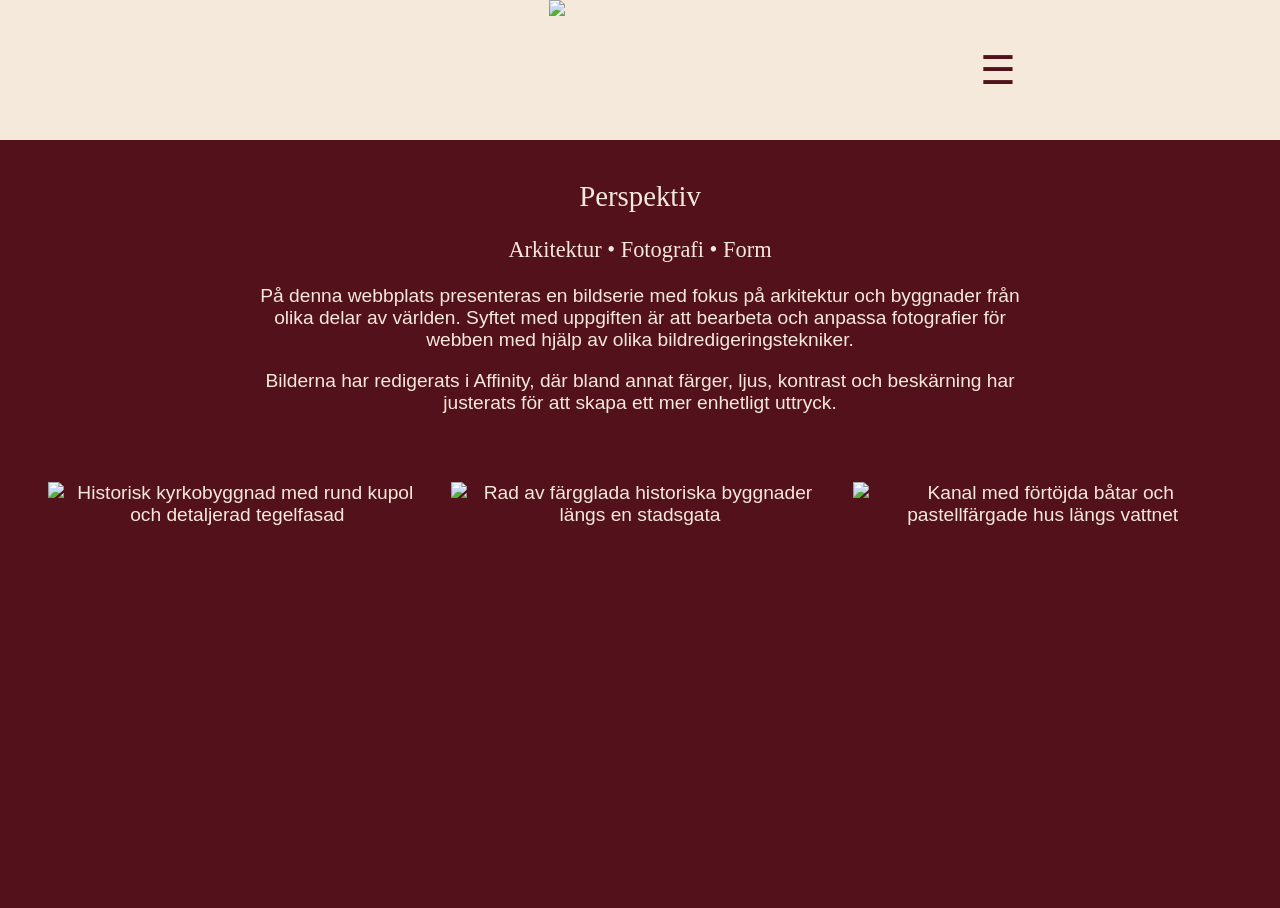
==== index.html @ cace2040 "Initial commit - copy files from lab1" ====
<!DOCTYPE html>
<html lang="sv">

<head>
    <meta charset="UTF-8">
    <meta name="viewport" content="width=device-width, initial-scale=1.0">
    <link rel="Stylesheet" href="css/style.css">
    <script src="js/main.js" defer></script>

    <link rel="icon" type="image/x-icon" href="images/favicon.ico">
    <link rel="icon" type="image/png" href="images/favicon.png">

    <title>Perspektiv</title>
</head>

<body>
    <header>
        <!-- Logotyp men inbyggd länk till startsida-->
        <a href="index.html" class="logo">
            <img src="images/logo.svg" alt="Perspektivs logotyp">
        </a>

        <!-- Navigation/Meny -->
        <button class="menu-toggle">☰</button>
        <nav class="menu">
            <ul>
                <li><a href="index.html">Start</a></li>
                <li><a href="product.html">Bildredigering</a></li>
                <li><a href="about.html">Om mig</a></li>
            </ul>
        </nav>
    </header>
    <main>
        <section class="hero">
            <img src="images/hero.png" alt="">
        </section>
        <section class="intro">
            <h1>Perspektiv</h1>
            <p class="accent-text">Arkitektur • Fotografi • Form</p>
            <!--alt. ändra till "Byggnader, detaljer & perspektiv"-->
            <p>På denna webbplats presenteras en bildserie med fokus på arkitektur och byggnader från olika delar av världen. 
                Syftet med uppgiften är att bearbeta och anpassa fotografier för webben med hjälp av olika bildredigeringstekniker.
            </p>
            <p>Bilderna har redigerats i Affinity, där bland annat färger, ljus, kontrast och beskärning har justerats för att skapa ett mer enhetligt uttryck.</p>
        </section>

        <section class="image-gallery">
            <img src="images/bildserie001.jpeg" alt="Historisk kyrkobyggnad med rund kupol och detaljerad tegelfasad">
            <img src="images/bildserie002.jpeg" alt="Rad av färgglada historiska byggnader längs en stadsgata">
            <img src="images/bildserie003.jpeg" alt="Kanal med förtöjda båtar och pastellfärgade hus längs vattnet">
        </section>
    </main>

</body>

</html>
---- css/style.css ----
/* 
    --- 0. Grundläggande styling --- 
*/

:root {
    --primary-color: #f5e9db;
    --secondary-color: #53111c;
    --pink-color: #d2aeab;

}

body {
    background-color: var(--secondary-color);
    margin: 0;
    text-align: center;
    color: var(--primary-color);
    font-size: 16px;
    font-family: Arial, Helvetica, sans-serif;
}

a {
    color: inherit;
    text-decoration: none;
}

a:hover {
    text-decoration: underline;
}

h1,
h2 {
    font-family: Georgia, 'Times New Roman', Times, serif;
    font-weight: 400;
    padding-top: 1rem;
}

.accent-text {
    font-family: Georgia, 'Times New Roman', Times, serif;
    font-size: 1.4rem;
}



/* 
    --- 1. Header och navigation --- 
*/

header {
    display: grid;
    grid-template-columns: 1fr auto 1fr;
    grid-template-rows: minmax(0, 1fr);
    align-items: center;
    height: 100px;
    padding: 0 15px;
    box-sizing: border-box;
    position: relative;
    z-index: 10;

    background-color: var(--primary-color);
}

.logo {
    grid-column: 2;
    height: 100%;
    width: auto;
    max-width: 100%;
    justify-self: center;

}


.logo img {
    display: block;
    height: 100%;
    width: auto;
    max-width: 100%;
}


/* Haburgemeny */
.menu-toggle {
    grid-column: 3;
    justify-self: center;
    border: none;
    background-color: transparent;
    color: var(--secondary-color);
    cursor: pointer;
    font-size: 1.5rem;
}

.menu {
    position: absolute;
    top: 100%;
    width: 50%;
    justify-self: center;
    text-align: center;
    background-color: var(--secondary-color);
    color: var(--primary-color);
    max-height: 0;
    overflow: hidden;
}

/* Visar meny när klassen open läggs till */
.menu.open {
    max-height: 500px;
    transition: max-height 0.5s ease-out;
}

.menu ul {
    list-style: none;
    padding: 0;
    font-size: 1.2rem;
}

.menu li {
    padding-bottom: 1rem;
}

.menu a:hover {
    text-decoration: underline;
}


/*
    --- Startsidan ---
*/


/* Hero */

.hero {
    background-color: var(--secondary-color);
}


.hero img {
    display: block;
    width: 100%;
    max-height: 300px;
    object-fit: cover;
    object-position: center 10%;
    opacity: 0.8;
    mask-image: linear-gradient(to right,
            transparent 0%,
            black 10%,
            black 85%,
            transparent 100%);
}

.intro {
    padding: 0 2.5rem;
}

/* Bild grid på startsidan */
.image-gallery {
    display: grid;
    grid-template-columns: 1fr;
    gap: 1.5rem;
    padding: 3rem;
}

.image-gallery img {
    max-width: 550px;
    width: 100%;
    height: auto;
    aspect-ratio: 1 / 1;
    object-fit: cover;
    margin: 0 auto;
}

/*
 --- Bildregsigerings sidan ---
*/

.image-intro {
    padding: 1rem;
    background-color: var(--primary-color);
    color: black;
    margin: 1.5rem;
}

.image-intro h1 {
    margin: 0;
}

.editing-gallery {
    padding: 1.5rem;
}

.image-comparison {
    display: grid;
    grid-template-columns: repeat(2, minmax(0, 1fr));
    gap: 0.3rem 1rem;
    width: 90%;
    max-width: 900px;
    margin: 0 auto 2rem;
}

.image-comparison h2 {
    grid-column: 1 / -1;
}

.image-comparison img {
    display: block;
    width: 100%;
    height: auto;
}

.image-label {
    margin: 0;

}

.edit-info {
    grid-column: 1 / -1;
    margin: 0.2rem 0;
    text-align: left;

}

/*
 --- Om mig-sidan ---
*/

.about {
    margin: 2.5rem;
}

.about h1 {
    grid-column: 1;
    margin-top: 3rem;
    font-size: 1.6rem;
}

.about img {
    width: 50%;
    max-width: 180px;
    height: auto;
    padding: 0.2rem;
    border: double 2px #d5ad79;
    margin-top: 1rem;
}


@media (min-width: 768px) {
    body {
        font-size: 1.2rem;
    }

    .image-gallery {
        margin-top: 1rem;

    }

    header {
        height: 140px;
    }

    .menu-toggle {
        font-size: 2.5rem;
    }


    .hero img {
        max-height: 400px;
        object-position: top;

    }

    .about {
        display: flex;
        align-items: center;

        max-width: 1000px;
        width: 90%;
        margin: 2rem auto;
    }

    .about-text {
        padding: 0.8rem;
        text-align: left;
    }

    .about-text h1 {
        text-align: center;
    }

}

@media (min-width: 1204px) {

    .hero img {
        max-height: 440px;
    }

    .intro {
        width: 60%;
        margin: 1rem auto;
    }

    .image-gallery {
        grid-template-columns: repeat(3, 1fr);
        margin: 1rem auto 0;
    }

    .image-intro {
        padding: 2rem 6rem;
        ;
        width: 70%;
        margin: 2rem auto;
    }

    .image-intro p {
        width: 85%;
        margin: 1rem auto;
    }


}

@media (min-width: 1600px) {
    header {
        height: 160px;
    }

    .hero img {
        max-height: 600px;
        object-position: top;
    }
}
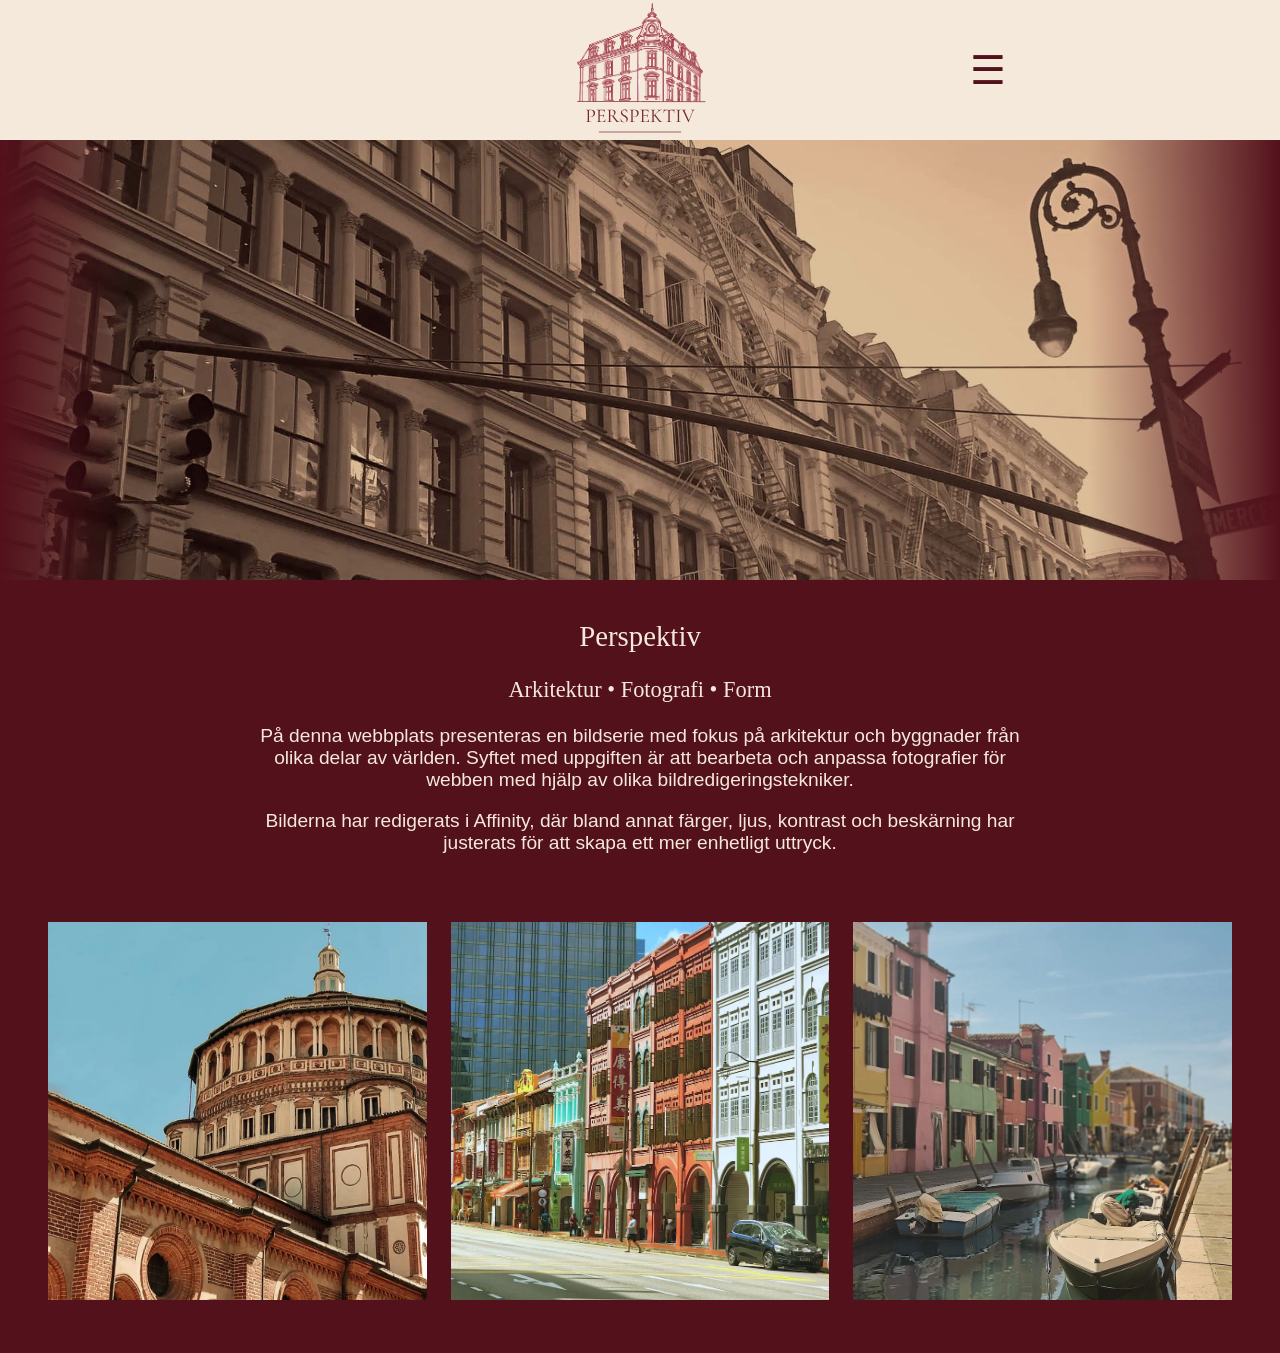
==== commit 14d7f18e: "Optimize image loading with WebP and fallback formats" ====
--- a/index.html
+++ b/index.html
@@ -18,6 +18,15 @@
         <!-- Logotyp men inbyggd länk till startsida-->
         <a href="index.html" class="logo">
             <img src="images/logo.svg" alt="Perspektivs logotyp">
+<!--             <picture>
+                <source srcset="images/logo.webp" type="image/webp">
+                <img
+                    src="images/logo.png"
+                    alt="Perspektivs logotyp"
+                    width="500"
+                    height="500"
+                >
+            </picture> -->
         </a>
 
         <!-- Navigation/Meny -->
@@ -32,7 +41,24 @@
     </header>
     <main>
         <section class="hero">
-            <img src="images/hero.png" alt="">
+            <picture>
+                <source
+                    type="image/webp"
+                    srcser="
+                        images/hero-480.webp 480w,
+                        images/hero-960.webp 960w,
+                        images/hero-1920.webp 1920w
+                    "
+                    sizes="100vw"
+                >
+                <img
+                    src="images/hero-1920.jpg"
+                    alr=""
+                    width="1920"
+                    height="1160"
+                    fetchpriority="high"
+                >
+            </picture>
         </section>
         <section class="intro">
             <h1>Perspektiv</h1>
@@ -45,9 +71,36 @@
         </section>
 
         <section class="image-gallery">
-            <img src="images/bildserie001.jpeg" alt="Historisk kyrkobyggnad med rund kupol och detaljerad tegelfasad">
-            <img src="images/bildserie002.jpeg" alt="Rad av färgglada historiska byggnader längs en stadsgata">
-            <img src="images/bildserie003.jpeg" alt="Kanal med förtöjda båtar och pastellfärgade hus längs vattnet">
+            <picture>
+                <source srcset="images/bildserie001.webp" type="image/webp">
+                <img 
+                    src="images/bildserie001.jpg"
+                    alt="Historisk kyrkobyggnad med rund kupol och detaljerad tegelfasad"
+                    width="1000"
+                    height="1384"
+                    loading="lazy"
+                >
+            </picture>
+            <picture>
+                <source srcset="images/bildserie002.webp" type="image/webp">
+                <img 
+                    src="images/bildserie002.jpg"
+                    alt="Rad av färgglada historiska byggnader längs en stadsgata"
+                    width="1000"
+                    height="821"
+                    loading="lazy"
+                >
+            </picture>
+            <picture>
+                <source srcset="images/bildserie003.webp" type="image/webp">
+                <img
+                    src="images/bildserie003.jpg"
+                    alt="Kanal med förtöjda båtar och pastellfärgade hus längs vattnet"
+                    width="1000"
+                    height="927"
+                    loading="lazy"
+                >
+            </picture>
         </section>
     </main>
 
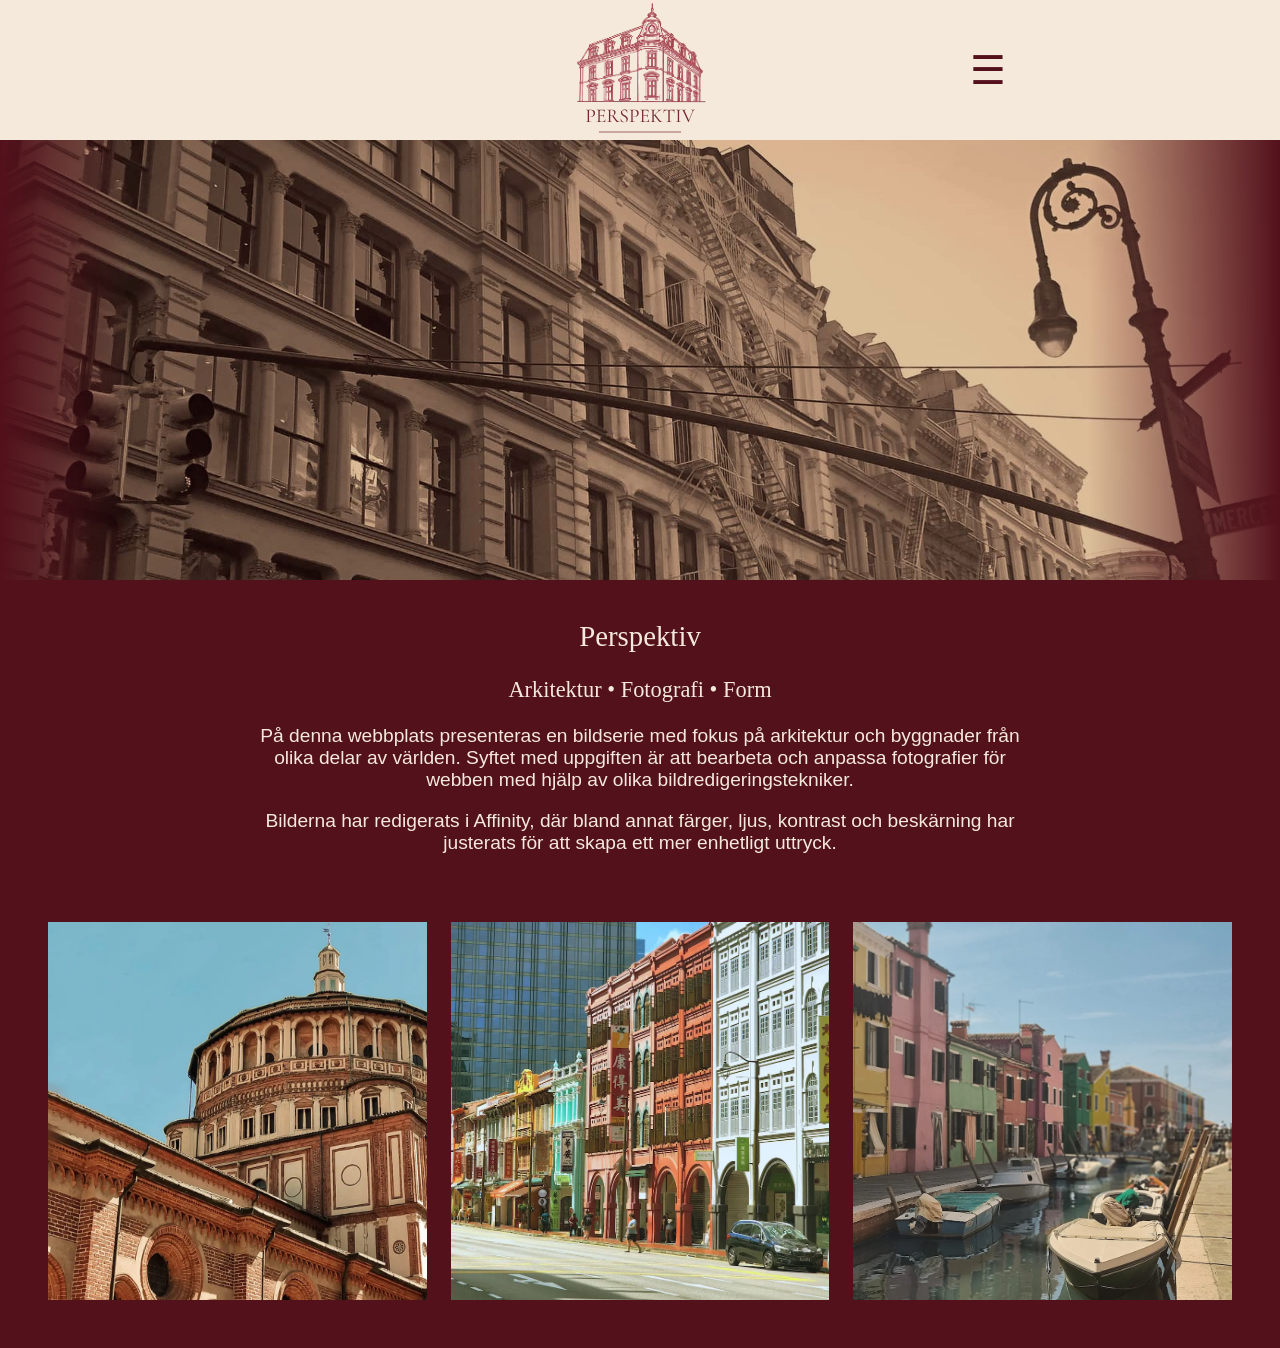
==== commit f7aa4e4d: "Edit layout" ====
--- a/index.html
+++ b/index.html
@@ -18,15 +18,6 @@
         <!-- Logotyp men inbyggd länk till startsida-->
         <a href="index.html" class="logo">
             <img src="images/logo.svg" alt="Perspektivs logotyp">
-<!--             <picture>
-                <source srcset="images/logo.webp" type="image/webp">
-                <img
-                    src="images/logo.png"
-                    alt="Perspektivs logotyp"
-                    width="500"
-                    height="500"
-                >
-            </picture> -->
         </a>
 
         <!-- Navigation/Meny -->
@@ -53,7 +44,7 @@
                 >
                 <img
                     src="images/hero-1920.jpg"
-                    alr=""
+                    alt="Historiska byggnader längs en gata i New York"
                     width="1920"
                     height="1160"
                     fetchpriority="high"
--- a/css/style.css
+++ b/css/style.css
@@ -68,6 +68,11 @@
 
 }
 
+.logo picture {
+    display: block;
+    height: 100%
+}
+
 
 .logo img {
     display: block;
@@ -132,6 +137,9 @@
     background-color: var(--secondary-color);
 }
 
+.hero picture {
+    display: block;
+}
 
 .hero img {
     display: block;
@@ -159,13 +167,19 @@
     padding: 3rem;
 }
 
+.image-gallery picture {
+    display: block;
+    width: 100%;
+    max-width: 550px;
+    margin: 0 auto;
+}
+
 .image-gallery img {
-    max-width: 550px;
+    display: block;
     width: 100%;
     height: auto;
     aspect-ratio: 1 / 1;
     object-fit: cover;
-    margin: 0 auto;
 }
 
 /*
@@ -200,6 +214,11 @@
     grid-column: 1 / -1;
 }
 
+/* .image-comparison picture {
+    display: block; 
+    min-width: 0;
+} */
+
 .image-comparison img {
     display: block;
     width: 100%;
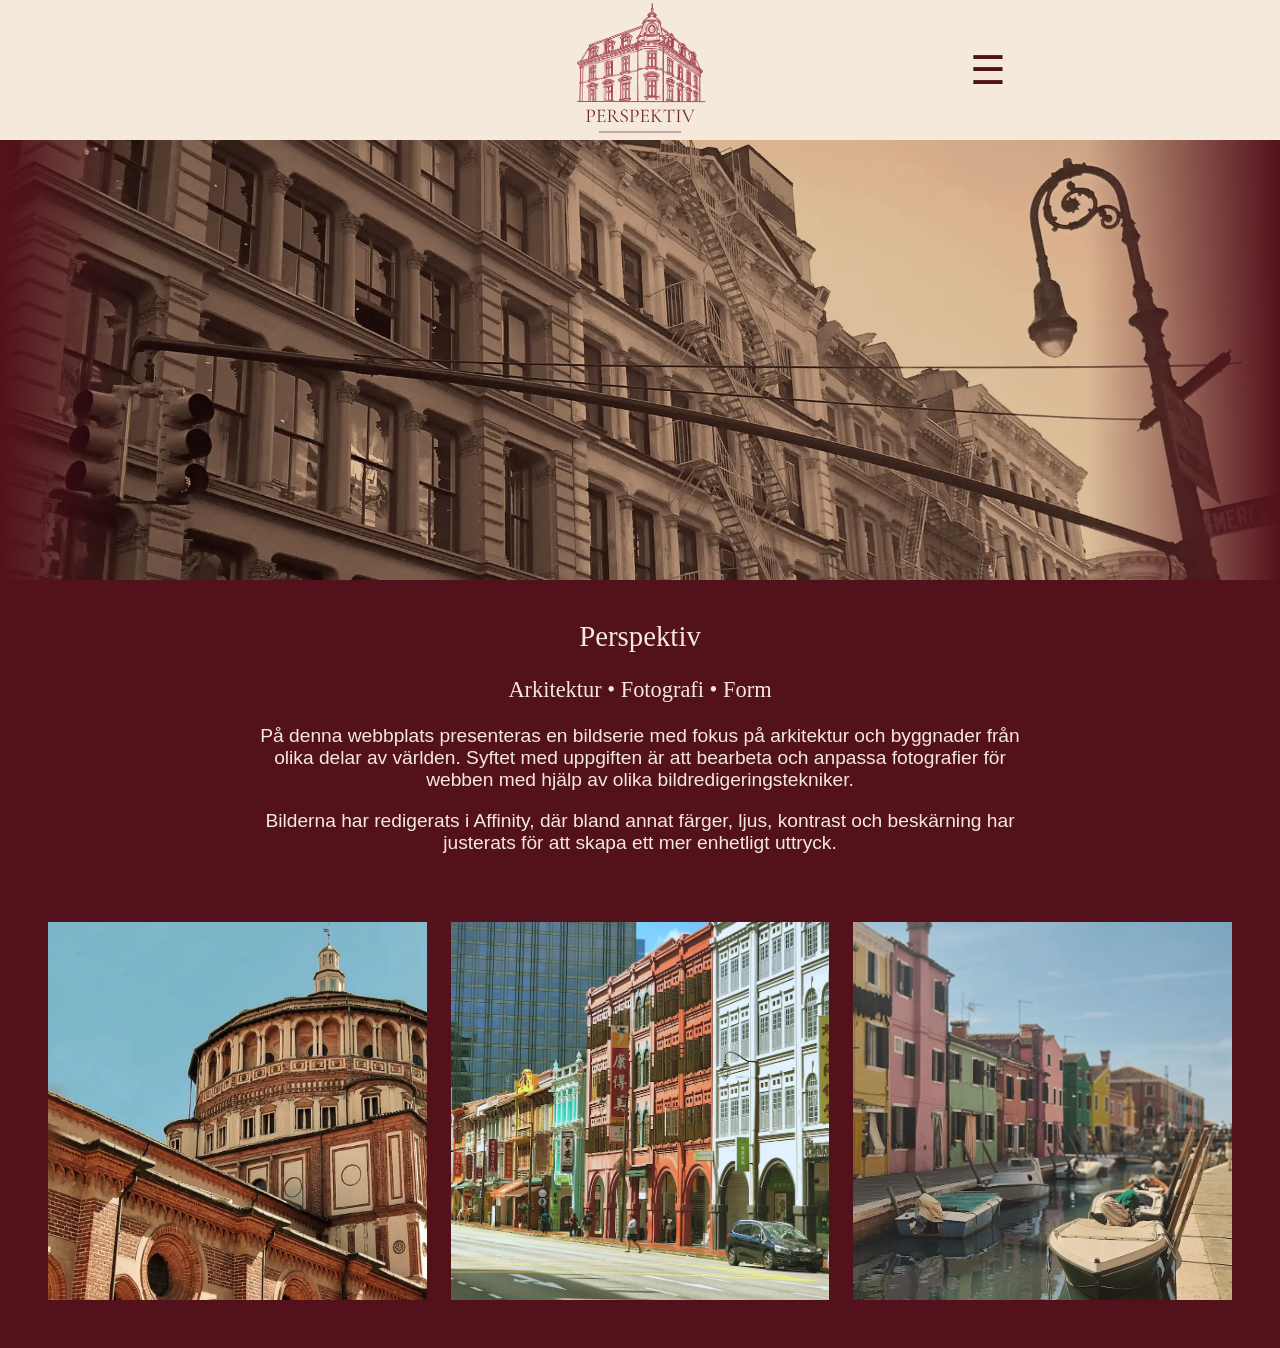
==== commit 0d2eaefd: "Correct typo" ====
--- a/index.html
+++ b/index.html
@@ -35,7 +35,7 @@
             <picture>
                 <source
                     type="image/webp"
-                    srcser="
+                    srcset="
                         images/hero-480.webp 480w,
                         images/hero-960.webp 960w,
                         images/hero-1920.webp 1920w
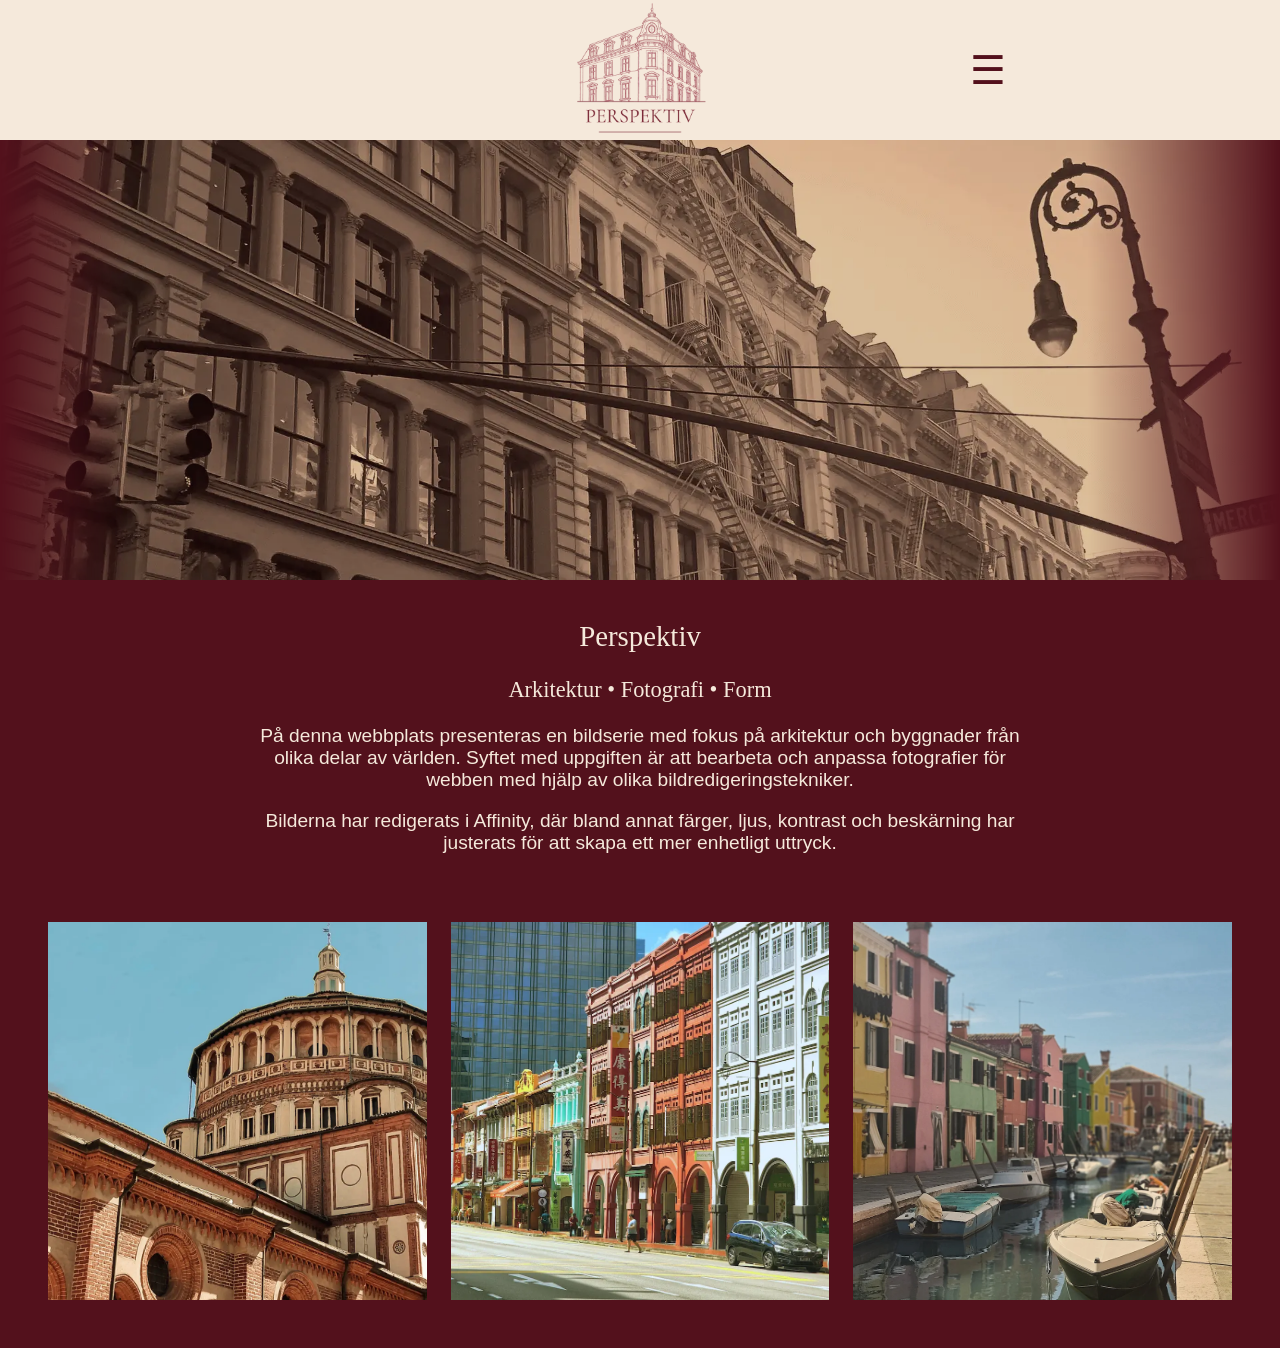
==== commit c407bd7b: "Optimize logo using WebP with PNG fallback" ====
--- a/index.html
+++ b/index.html
@@ -17,7 +17,15 @@
     <header>
         <!-- Logotyp men inbyggd länk till startsida-->
         <a href="index.html" class="logo">
-            <img src="images/logo.svg" alt="Perspektivs logotyp">
+            <picture>
+                <source srcset="images/logo.webp" type="image/webp">
+                <img
+                src="images/logo.png"
+                alt="Perspektivs logotyp"
+                width="400"
+                height="400"
+            >
+            </picture>
         </a>
 
         <!-- Navigation/Meny -->
--- a/css/style.css
+++ b/css/style.css
@@ -251,13 +251,20 @@
     font-size: 1.6rem;
 }
 
-.about img {
+.about picture {
+    display: block;
     width: 50%;
+    min-width: 150px;
     max-width: 180px;
+    margin: 0 auto;
+}
+
+.about picture img {
+    display: block; 
+    width: 100%;
     height: auto;
-    padding: 0.2rem;
+    box-sizing: border-box;
     border: double 2px #d5ad79;
-    margin-top: 1rem;
 }
 
 
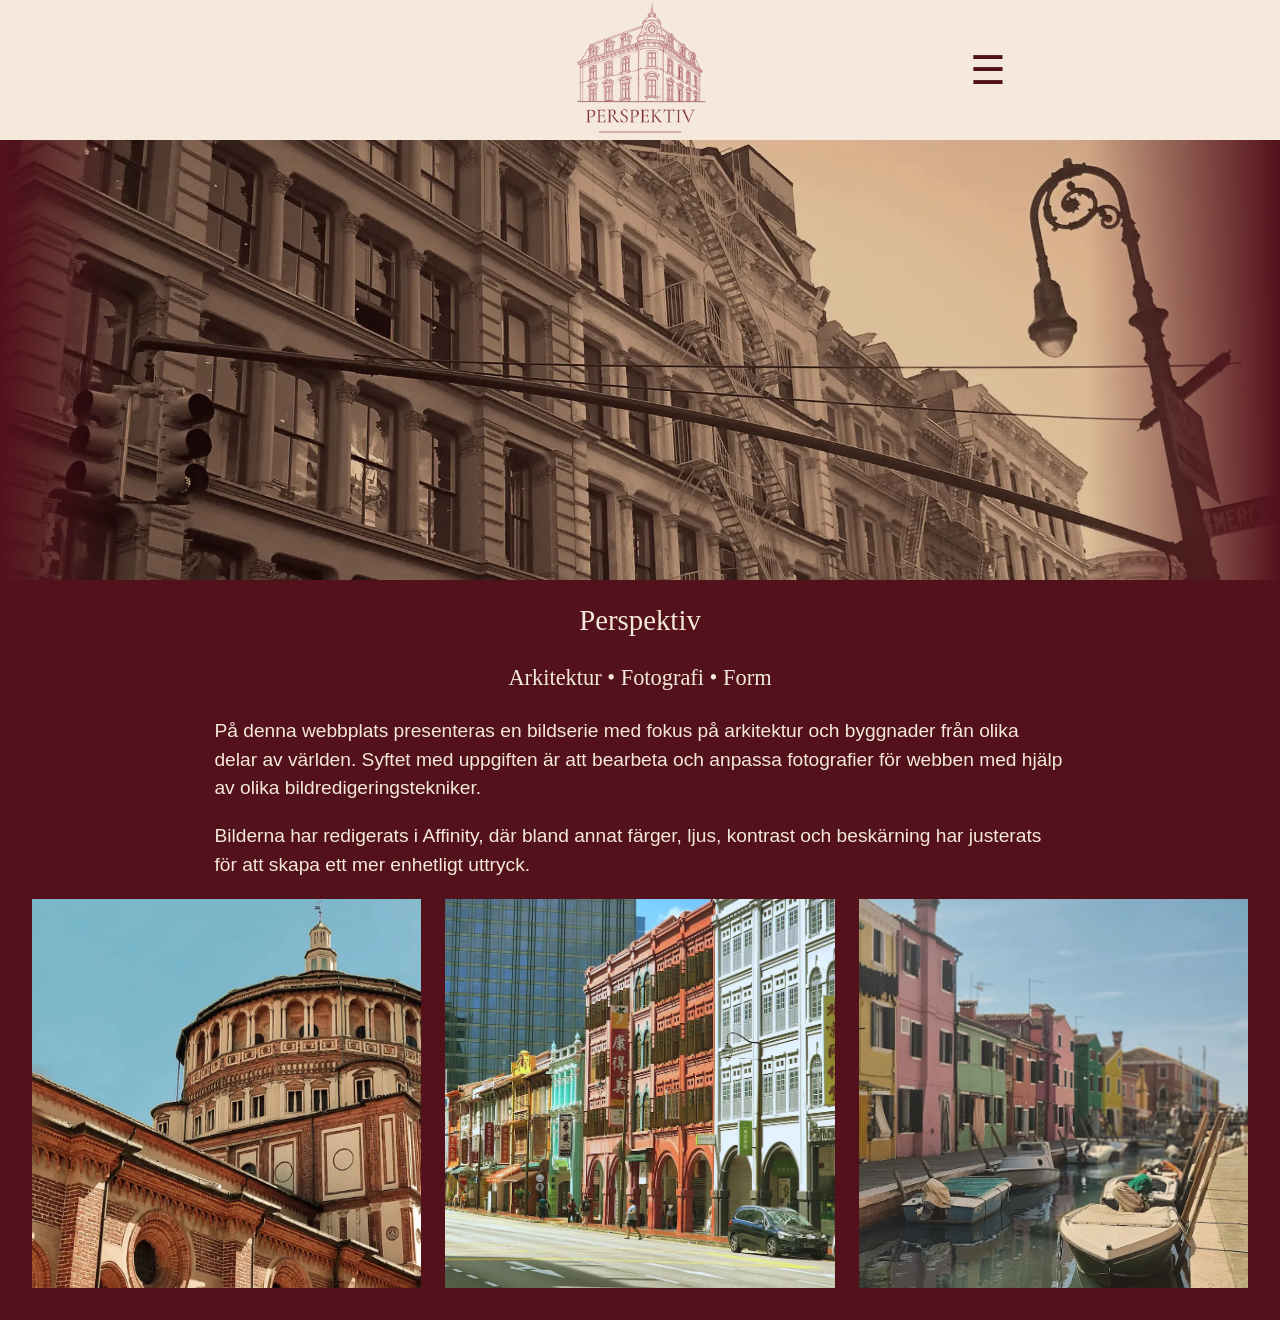
==== commit 5613668f: "Improve accessibility, SEO and refine HTML and CSS" ====
--- a/index.html
+++ b/index.html
@@ -4,7 +4,8 @@
 <head>
     <meta charset="UTF-8">
     <meta name="viewport" content="width=device-width, initial-scale=1.0">
-    <link rel="Stylesheet" href="css/style.css">
+    <meta name="description" content="Perspektiv presenterar arkitekturfotografi och bildredigering med fokus på byggnader, detaljer och form.">
+    <link rel="stylesheet" href="css/style.css">
     <script src="js/main.js" defer></script>
 
     <link rel="icon" type="image/x-icon" href="images/favicon.ico">
@@ -15,21 +16,16 @@
 
 <body>
     <header>
-        <!-- Logotyp men inbyggd länk till startsida-->
+        <!-- Logotyp med inbyggd länk till startsida-->
         <a href="index.html" class="logo">
             <picture>
                 <source srcset="images/logo.webp" type="image/webp">
-                <img
-                src="images/logo.png"
-                alt="Perspektivs logotyp"
-                width="400"
-                height="400"
-            >
+                <img src="images/logo.png" alt="Perspektiv - Startsida" width="400" height="400">
             </picture>
         </a>
 
         <!-- Navigation/Meny -->
-        <button class="menu-toggle">☰</button>
+        <button class="menu-toggle" aria-label="Huvudmeny">☰</button>
         <nav class="menu">
             <ul>
                 <li><a href="index.html">Start</a></li>
@@ -39,70 +35,53 @@
         </nav>
     </header>
     <main>
-        <section class="hero">
+        <div class="hero">
             <picture>
-                <source
-                    type="image/webp"
-                    srcset="
+                <source type="image/webp" srcset="
                         images/hero-480.webp 480w,
                         images/hero-960.webp 960w,
                         images/hero-1920.webp 1920w
-                    "
-                    sizes="100vw"
-                >
-                <img
-                    src="images/hero-1920.jpg"
-                    alt="Historiska byggnader längs en gata i New York"
-                    width="1920"
-                    height="1160"
-                    fetchpriority="high"
-                >
+                    " sizes="100vw">
+                <img src="images/hero-1920.jpg" alt="Historiska byggnader längs en gata i New York" width="1920"
+                    height="1160" fetchpriority="high">
             </picture>
-        </section>
+        </div>
+
         <section class="intro">
-            <h1>Perspektiv</h1>
-            <p class="accent-text">Arkitektur • Fotografi • Form</p>
-            <!--alt. ändra till "Byggnader, detaljer & perspektiv"-->
-            <p>På denna webbplats presenteras en bildserie med fokus på arkitektur och byggnader från olika delar av världen. 
-                Syftet med uppgiften är att bearbeta och anpassa fotografier för webben med hjälp av olika bildredigeringstekniker.
-            </p>
-            <p>Bilderna har redigerats i Affinity, där bland annat färger, ljus, kontrast och beskärning har justerats för att skapa ett mer enhetligt uttryck.</p>
-        </section>
+            <div class="intro-text">
+                <h1>Perspektiv</h1>
+                <p class="accent-text">Arkitektur • Fotografi • Form</p>
 
-        <section class="image-gallery">
-            <picture>
-                <source srcset="images/bildserie001.webp" type="image/webp">
-                <img 
-                    src="images/bildserie001.jpg"
-                    alt="Historisk kyrkobyggnad med rund kupol och detaljerad tegelfasad"
-                    width="1000"
-                    height="1384"
-                    loading="lazy"
-                >
-            </picture>
-            <picture>
-                <source srcset="images/bildserie002.webp" type="image/webp">
-                <img 
-                    src="images/bildserie002.jpg"
-                    alt="Rad av färgglada historiska byggnader längs en stadsgata"
-                    width="1000"
-                    height="821"
-                    loading="lazy"
-                >
-            </picture>
-            <picture>
-                <source srcset="images/bildserie003.webp" type="image/webp">
-                <img
-                    src="images/bildserie003.jpg"
-                    alt="Kanal med förtöjda båtar och pastellfärgade hus längs vattnet"
-                    width="1000"
-                    height="927"
-                    loading="lazy"
-                >
-            </picture>
+                <p>På denna webbplats presenteras en bildserie med fokus på arkitektur och byggnader från olika delar av
+                    världen.
+                    Syftet med uppgiften är att bearbeta och anpassa fotografier för webben med hjälp av olika
+                    bildredigeringstekniker.
+                </p>
+                <p>Bilderna har redigerats i Affinity, där bland annat färger, ljus, kontrast och beskärning har
+                    justerats
+                    för att skapa ett mer enhetligt uttryck.</p>
+            </div>
+            <div class="image-gallery">
+                <picture>
+                    <source srcset="images/bildserie001.webp" type="image/webp">
+                    <img src="images/bildserie001.jpg"
+                        alt="Historisk kyrkobyggnad med rund kupol och detaljerad tegelfasad" width="1000" height="1384"
+                        loading="lazy">
+                </picture>
+                <picture>
+                    <source srcset="images/bildserie002.webp" type="image/webp">
+                    <img src="images/bildserie002.jpg" alt="Rad av färgglada historiska byggnader längs en stadsgata"
+                        width="1000" height="821" loading="lazy">
+                </picture>
+                <picture>
+                    <source srcset="images/bildserie003.webp" type="image/webp">
+                    <img src="images/bildserie003.jpg"
+                        alt="Kanal med förtöjda båtar och pastellfärgade hus längs vattnet" width="1000" height="927"
+                        loading="lazy">
+                </picture>
+            </div>
         </section>
     </main>
-
 </body>
 
 </html>
--- a/css/style.css
+++ b/css/style.css
@@ -12,12 +12,15 @@
 body {
     background-color: var(--secondary-color);
     margin: 0;
-    text-align: center;
     color: var(--primary-color);
     font-size: 16px;
     font-family: Arial, Helvetica, sans-serif;
 }
 
+p {
+    line-height: 1.5;
+}
+
 a {
     color: inherit;
     text-decoration: none;
@@ -27,16 +30,29 @@
     text-decoration: underline;
 }
 
-h1,
+h1 {
+    font-family: Georgia, 'Times New Roman', Times, serif;
+    font-weight: 400;
+    text-align: center;
+}
+
 h2 {
     font-family: Georgia, 'Times New Roman', Times, serif;
-    font-weight: 400;
-    padding-top: 1rem;
+    text-align: center;
+    font-size: 1.6rem;
+    margin: 0;
+}
+
+h3 {
+    font-family: Georgia, 'Times New Roman', Times, serif;
+    text-align: center;
+    font-size: 1.4rem;
 }
 
 .accent-text {
     font-family: Georgia, 'Times New Roman', Times, serif;
     font-size: 1.4rem;
+    text-align: center;
 }
 
 
@@ -61,30 +77,31 @@
 
 .logo {
     grid-column: 2;
+    grid-row: 1;
+    height: 100%;
+    aspect-ratio: 1 / 1;
+    justify-self: center;
+
+}
+
+.logo picture {
+    display: block;
+    height: 100%;
+}
+
+
+.logo img {
+    display: block;
     height: 100%;
     width: auto;
     max-width: 100%;
-    justify-self: center;
-
-}
-
-.logo picture {
-    display: block;
-    height: 100%
-}
-
-
-.logo img {
-    display: block;
-    height: 100%;
-    width: auto;
-    max-width: 100%;
-}
-
-
-/* Haburgemeny */
+}
+
+
+/* Haburgermeny */
 .menu-toggle {
     grid-column: 3;
+    grid-row: 1;
     justify-self: center;
     border: none;
     background-color: transparent;
@@ -96,33 +113,35 @@
 .menu {
     position: absolute;
     top: 100%;
-    width: 50%;
+    width: 80%;
     justify-self: center;
     text-align: center;
     background-color: var(--secondary-color);
     color: var(--primary-color);
+
     max-height: 0;
     overflow: hidden;
+    visibility: hidden;
 }
 
 /* Visar meny när klassen open läggs till */
 .menu.open {
     max-height: 500px;
     transition: max-height 0.5s ease-out;
+    visibility: visible;
 }
 
 .menu ul {
     list-style: none;
-    padding: 0;
+    padding: 1rem 0 0;
+    margin: 1rem;
     font-size: 1.2rem;
+
+    border: 2px solid var(--primary-color);
 }
 
 .menu li {
     padding-bottom: 1rem;
-}
-
-.menu a:hover {
-    text-decoration: underline;
 }
 
 
@@ -156,7 +175,8 @@
 }
 
 .intro {
-    padding: 0 2.5rem;
+    width: 85%;
+    margin: 0 auto;
 }
 
 /* Bild grid på startsidan */
@@ -164,14 +184,13 @@
     display: grid;
     grid-template-columns: 1fr;
     gap: 1.5rem;
-    padding: 3rem;
+    margin: 0 auto;
+    margin-top: 2rem;
 }
 
 .image-gallery picture {
     display: block;
     width: 100%;
-    max-width: 550px;
-    margin: 0 auto;
 }
 
 .image-gallery img {
@@ -180,44 +199,46 @@
     height: auto;
     aspect-ratio: 1 / 1;
     object-fit: cover;
+    margin: 0 auto;
 }
 
 /*
- --- Bildregsigerings sidan ---
+ --- Bildregsigeringssidan ---
 */
 
 .image-intro {
-    padding: 1rem;
+    width: 85%;
+    max-width: 1400px;
+    margin: 1.5rem auto;
+
+    padding: 2rem 1rem;
+    box-sizing: border-box;
     background-color: var(--primary-color);
     color: black;
-    margin: 1.5rem;
 }
 
 .image-intro h1 {
     margin: 0;
 }
 
+
 .editing-gallery {
-    padding: 1.5rem;
+    margin: 0 auto;
+    width: 95%;
+    max-width: 1500px;
+/*     padding: 0 1.5rem 1.5rem; */
 }
 
 .image-comparison {
     display: grid;
     grid-template-columns: repeat(2, minmax(0, 1fr));
     gap: 0.3rem 1rem;
-    width: 90%;
-    max-width: 900px;
     margin: 0 auto 2rem;
 }
 
-.image-comparison h2 {
+.image-comparison h3 {
     grid-column: 1 / -1;
 }
-
-/* .image-comparison picture {
-    display: block; 
-    min-width: 0;
-} */
 
 .image-comparison img {
     display: block;
@@ -227,14 +248,13 @@
 
 .image-label {
     margin: 0;
-
+    text-align: center;
 }
 
 .edit-info {
     grid-column: 1 / -1;
-    margin: 0.2rem 0;
-    text-align: left;
-
+    margin: 0 auto;
+    width: 90%
 }
 
 /*
@@ -246,7 +266,6 @@
 }
 
 .about h1 {
-    grid-column: 1;
     margin-top: 3rem;
     font-size: 1.6rem;
 }
@@ -260,7 +279,7 @@
 }
 
 .about picture img {
-    display: block; 
+    display: block;
     width: 100%;
     height: auto;
     box-sizing: border-box;
@@ -273,9 +292,18 @@
         font-size: 1.2rem;
     }
 
+    .intro {
+        width: 95%;
+    }
+
+    .intro-text {
+        width: 80%;
+        margin: 0 auto;
+    }
+
     .image-gallery {
-        margin-top: 1rem;
-
+        grid-template-columns: repeat(3, 1fr);
+        padding-bottom: 2rem;
     }
 
     header {
@@ -293,6 +321,18 @@
 
     }
 
+    .image-intro p {
+        width: 80%;
+        margin: 0 auto;
+        padding-top: 1rem;
+    }
+
+    .edit-info {
+        width: 75%;
+        margin: 0 auto;
+        padding-top: 2rem;
+    }
+
     .about {
         display: flex;
         align-items: center;
@@ -307,9 +347,7 @@
         text-align: left;
     }
 
-    .about-text h1 {
-        text-align: center;
-    }
+
 
 }
 
@@ -319,28 +357,13 @@
         max-height: 440px;
     }
 
-    .intro {
-        width: 60%;
-        margin: 1rem auto;
+    .intro-text {
+        width: 70%;
     }
 
     .image-gallery {
-        grid-template-columns: repeat(3, 1fr);
         margin: 1rem auto 0;
     }
-
-    .image-intro {
-        padding: 2rem 6rem;
-        ;
-        width: 70%;
-        margin: 2rem auto;
-    }
-
-    .image-intro p {
-        width: 85%;
-        margin: 1rem auto;
-    }
-
 
 }
 
@@ -351,6 +374,5 @@
 
     .hero img {
         max-height: 600px;
-        object-position: top;
     }
 }
